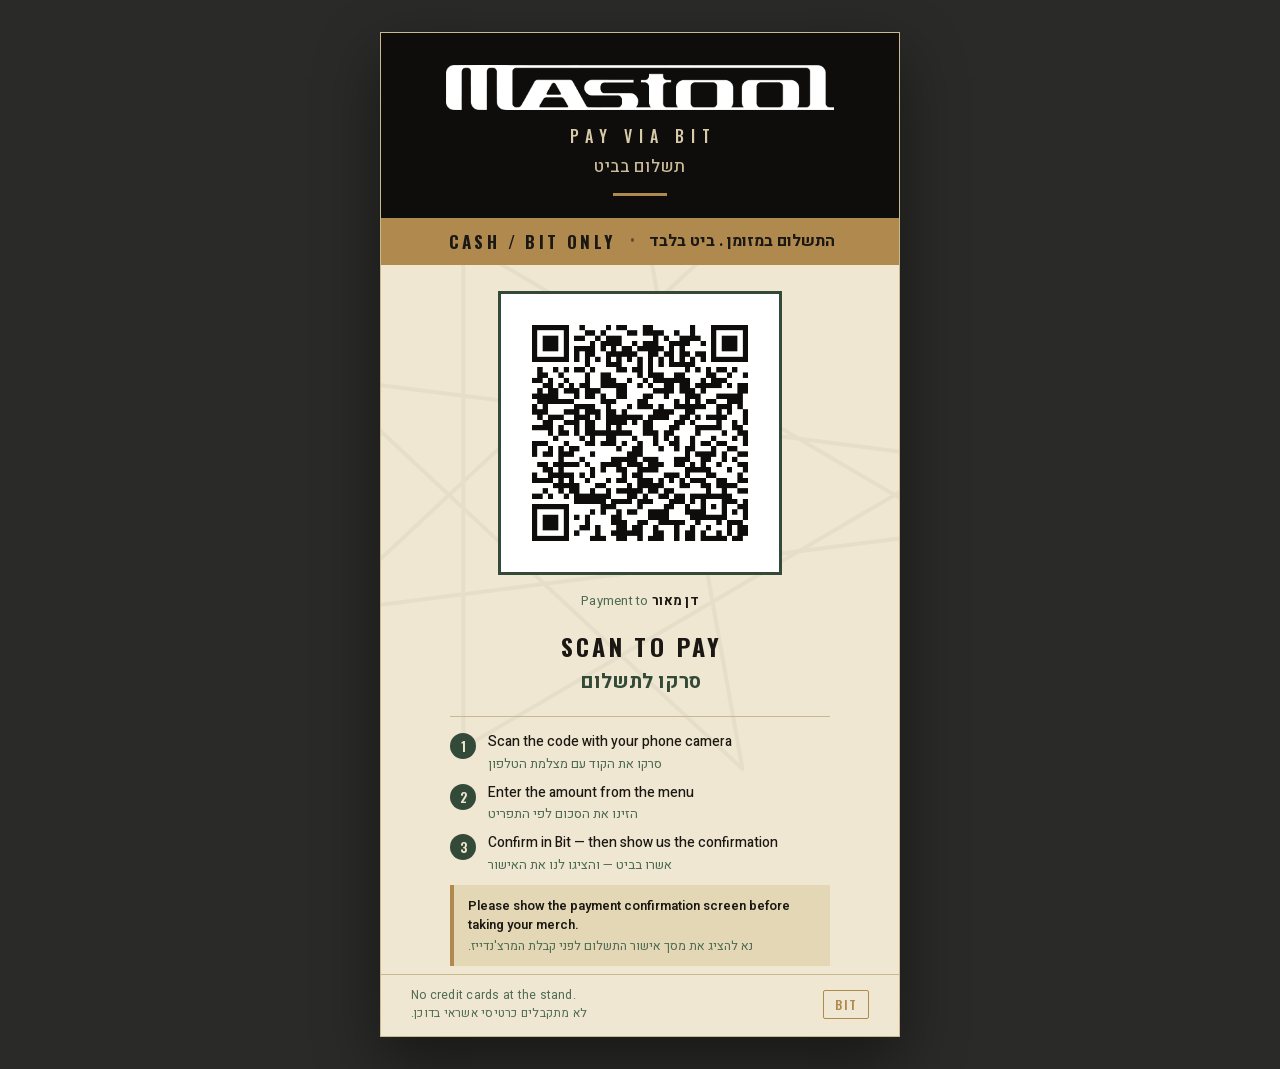
==== 3_html/MasTool_Bit_Payment.html @ 3ab24309 "Initial commit: MasTool merch stand kit (menu, Bit payment, VIP signup)" ====
<!DOCTYPE html>
<html lang="en">
<head>
<meta charset="UTF-8">
<meta name="viewport" content="width=device-width, initial-scale=1.0">
<title>MasTool — Pay via Bit</title>
<style>
  @font-face{font-family:'Anton';font-style:normal;font-weight:400;font-display:block;
    src:url([data-uri]) format('woff2');}
  @font-face{font-family:'Oswald';font-style:normal;font-weight:400 700;font-display:block;
    src:url([data-uri]) format('woff2');}
  @font-face{font-family:'Heebo';font-style:normal;font-weight:400 900;font-display:block;
    src:url([data-uri]) format('woff2');}
</style>
<style>
/* ============================================================
   MasTool — merch collateral design system
   Shared tokens + components across menu / VIP / Bit pages
   ============================================================ */
:root{
  --cream:      #F0E7D2;
  --cream-deep: #E7DBBF;
  --cream-warm: #E3D7B6;
  --ink:        #1B1814;
  --black:      #0E0D0B;
  --green:      #334A38;
  --green-soft: #4E6B53;
  --brass:      #B0894E;
  --brass-lite: #E9C886;
  --line:       #C9B98F;
}

*{ box-sizing:border-box; margin:0; padding:0; }

/* Oswald + Anton are Latin-only: force Heebo for Hebrew and for the shekel sign,
   so nothing ever falls back to a system font at the print shop. */
.he, .item-he, .subtitle-he, .kicker-he, .scan-he, .btn-he,
[dir="rtl"], .ils{ font-family:'Heebo', sans-serif; }

/* star is an SVG, not a glyph — ✦ (U+2726) exists in none of our fonts */
svg.ic{
  width:.85em; height:.85em; fill:currentColor;
  display:inline-block; vertical-align:-.08em; flex:none;
}
html,body{ background:#2a2a28; }
body{
  font-family:'Heebo', system-ui, sans-serif;
  color:var(--ink);
  display:flex;
  justify-content:center;
  padding:32px 16px;
  -webkit-font-smoothing:antialiased;
}

/* ---------- sheet ---------- */
.sheet{
  width:100%;
  background:var(--cream);
  border:1px solid var(--line);
  box-shadow:0 24px 60px rgba(0,0,0,.45);
  overflow:hidden;
  position:relative;
}
.sheet--a4{ max-width:720px; }
.sheet--a5{ max-width:520px; }

/* ---------- 9-point star watermark ---------- */
.watermark{
  position:absolute; top:46%; left:50%;
  width:128%; max-width:760px;
  transform:translate(-50%,-50%);
  opacity:.05; pointer-events:none; z-index:0;
}
.watermark svg{ width:100%; height:auto; display:block; }

/* ---------- header ---------- */
.header{
  background:var(--black);
  color:var(--cream);
  text-align:center;
  padding:26px 24px 20px;
  position:relative; z-index:1;
}
.header--tight{ padding:26px 22px 22px; }
.wordmark-img{ display:block; width:min(82%,460px); height:auto; margin:6px auto 2px; }
.wordmark-img--sm{ width:min(78%,320px); }
.subtitle{
  margin-top:14px;
  font-family:'Oswald', sans-serif; font-weight:500;
  letter-spacing:.42em; text-indent:.42em;
  font-size:clamp(12px,2.6vw,16px);
  color:#D8CBAA; text-transform:uppercase;
}
.subtitle-he{
  margin-top:6px; font-weight:500; letter-spacing:.04em;
  font-size:clamp(13px,2.8vw,17px);
  color:#C9BB97; direction:rtl;
  font-family:'Heebo', sans-serif;
}
.rule{ width:54px; height:3px; background:var(--brass); margin:14px auto 0; }

/* ---------- payment strip: CASH / BIT ONLY ---------- */
.paystrip{
  position:relative; z-index:1;
  background:var(--brass);
  color:#1B1814;
  display:flex; align-items:center; justify-content:center;
  gap:14px; flex-wrap:wrap;
  padding:11px 20px;
  text-align:center;
}
.paystrip .en{
  font-family:'Oswald', sans-serif; font-weight:700;
  text-transform:uppercase; letter-spacing:.2em; text-indent:.2em;
  font-size:clamp(13px,2.9vw,17px);
}
.paystrip .he{
  font-family:'Heebo', sans-serif; font-weight:700;
  direction:rtl; font-size:clamp(13px,2.9vw,16px);
}
.paystrip .dot{ opacity:.5; font-weight:400; }

/* ---------- QR block ---------- */
.qr-panel{
  position:relative; z-index:1;
  display:grid; grid-template-columns:auto 1fr; gap:20px;
  align-items:center;
  padding:20px 30px;
  border-top:1px solid var(--line);
}
.qr-slot{
  width:112px; height:112px;
  background:#fff;
  border:2px dashed var(--green-soft);
  display:flex; align-items:center; justify-content:center;
  text-align:center;
  padding:8px;
  flex:none;
}
.qr-slot img{ width:100%; height:100%; object-fit:contain; display:block; }
.qr-slot .hint{
  font-family:'Oswald',sans-serif; font-size:10px; line-height:1.35;
  letter-spacing:.08em; text-transform:uppercase; color:var(--green-soft);
}
.qr-slot .hint .he{ font-family:'Heebo',sans-serif; display:block; }
.qr-copy .h{
  font-family:'Oswald',sans-serif; font-weight:600; text-transform:uppercase;
  font-size:clamp(16px,3.2vw,20px); letter-spacing:.05em; color:var(--ink);
  line-height:1.15;
}
.qr-copy .h-he{ direction:rtl; font-weight:700; color:var(--green); font-size:clamp(14px,3vw,17px); margin-top:4px; }
.qr-copy .sub{ font-size:12.5px; color:var(--green-soft); margin-top:8px; line-height:1.5; }
.qr-copy .sub-he{ direction:rtl; }

/* ---------- footer ---------- */
.foot{
  position:relative; z-index:1;
  padding:11px 30px 14px;
  display:flex; justify-content:space-between; align-items:center;
  gap:12px; flex-wrap:wrap;
  border-top:1px solid var(--line);
}
.foot .note{ font-size:12px; color:var(--green-soft); letter-spacing:.02em; }
.foot .note-he{ direction:rtl; }
.badge{
  font-family:'Oswald',sans-serif; font-size:12px; letter-spacing:.1em;
  text-transform:uppercase; color:var(--brass); font-weight:600;
  border:1px solid var(--brass); padding:5px 11px; border-radius:2px; white-space:nowrap;
}

/* ---------- print ---------- */
@media print{
  html,body{ background:#fff; padding:0; }
  .sheet{ box-shadow:none; border:none; max-width:none; }
  *{ -webkit-print-color-adjust:exact; print-color-adjust:exact; }
}

</style>
<style>
  .pay-body{ position:relative; z-index:1; padding:26px 30px 8px; text-align:center; }

  .big-qr{
    width:min(62%,330px); aspect-ratio:1/1;
    margin:0 auto;
    background:#fff;
    border:3px solid var(--green);
    display:flex; align-items:center; justify-content:center;
    padding:10px;
  }
  .big-qr img{ width:100%; height:100%; object-fit:contain; display:block; }
  .big-qr .hint{
    font-family:'Oswald',sans-serif; font-size:12px; line-height:1.5;
    letter-spacing:.1em; text-transform:uppercase; color:var(--green-soft);
    padding:10px;
  }

  .payee{
    margin-top:16px; font-size:13px; color:var(--green-soft);
    letter-spacing:.02em;
  }
  .payee b{ color:var(--ink); font-weight:700; }
  .scan-en{
    font-family:'Oswald',sans-serif; font-weight:700; text-transform:uppercase;
    letter-spacing:.14em; text-indent:.14em;
    font-size:clamp(18px,4vw,24px); color:var(--ink);
    margin-top:22px; line-height:1.2;
  }
  .scan-he{
    direction:rtl; font-weight:700; color:var(--green);
    font-size:clamp(16px,3.6vw,20px); margin-top:6px;
  }

  .steps{
    margin:20px auto 0;
    max-width:380px;
    text-align:left;
    border-top:1px solid var(--line);
    padding-top:16px;
  }
  .step{
    display:grid; grid-template-columns:26px 1fr; gap:12px;
    align-items:start; margin-bottom:11px;
  }
  .step .n{
    width:26px; height:26px; border-radius:50%;
    background:var(--green); color:var(--cream);
    font-family:'Oswald',sans-serif; font-weight:600; font-size:13px;
    display:flex; align-items:center; justify-content:center;
  }
  .step .t-en{ font-size:14px; font-weight:500; color:var(--ink); line-height:1.35; }
  .step .t-he{ direction:rtl; font-size:13px; color:var(--green-soft); margin-top:2px; }

  .amount-note{
    margin-top:6px;
    background:var(--cream-warm);
    border-inline-start:4px solid var(--brass);
    padding:11px 14px;
    text-align:left;
    max-width:380px;
    margin-left:auto; margin-right:auto;
  }
  .amount-note .en{ font-size:13px; font-weight:600; color:var(--ink); }
  .amount-note .he{ direction:rtl; font-size:12.5px; color:var(--green-soft); margin-top:3px; }
</style>
</head>
<body>
  <div class="sheet sheet--a5">
    <div class="watermark" aria-hidden="true">
  <svg viewBox="0 0 200 200" fill="none" stroke="#334A38" stroke-width="1.2">
    <g stroke-linejoin="round">
      <path d="M100,10 L130.9,182.6 L4.6,64.7 L195.4,89.1 L46.7,176.3 L46.7,23.7 L195.4,110.9 L4.6,135.3 L130.9,17.4 Z"/>
    </g>
  </svg>
</div>

    <header class="header header--tight">
      <img class="wordmark-img" src="[data-uri]" alt="MasTool">
      <div class="subtitle">Pay via Bit</div>
      <div class="subtitle-he">תשלום בביט</div>
      <div class="rule"></div>
    </header>

    <div class="paystrip">
      <span class="en">Cash / Bit Only</span>
      <span class="dot">•</span>
      <span class="he">התשלום במזומן . ביט בלבד</span>
    </div>

    <div class="pay-body">
      <div class="big-qr" data-slot="bit-qr">
        <img src="[data-uri]" alt="Paste Bit QR here QR">
      </div>

      <div class="payee">Payment to <b>דן מאור</b></div>
      <div class="scan-en">Scan to Pay</div>
      <div class="scan-he">סרקו לתשלום</div>

      <div class="steps">
        <div class="step">
          <div class="n">1</div>
          <div>
            <div class="t-en">Scan the code with your phone camera</div>
            <div class="t-he">סרקו את הקוד עם מצלמת הטלפון</div>
          </div>
        </div>
        <div class="step">
          <div class="n">2</div>
          <div>
            <div class="t-en">Enter the amount from the menu</div>
            <div class="t-he">הזינו את הסכום לפי התפריט</div>
          </div>
        </div>
        <div class="step">
          <div class="n">3</div>
          <div>
            <div class="t-en">Confirm in Bit — then show us the confirmation</div>
            <div class="t-he">אשרו בביט — והציגו לנו את האישור</div>
          </div>
        </div>
      </div>

      <div class="amount-note">
        <div class="en">Please show the payment confirmation screen before taking your merch.</div>
        <div class="he">נא להציג את מסך אישור התשלום לפני קבלת המרצ'נדייז.</div>
      </div>
    </div>

    <footer class="foot">
      <div>
        <div class="note">No credit cards at the stand.</div>
        <div class="note note-he">לא מתקבלים כרטיסי אשראי בדוכן.</div>
      </div>
      <div class="badge">Bit</div>
    </footer>
  </div>
</body>
</html>
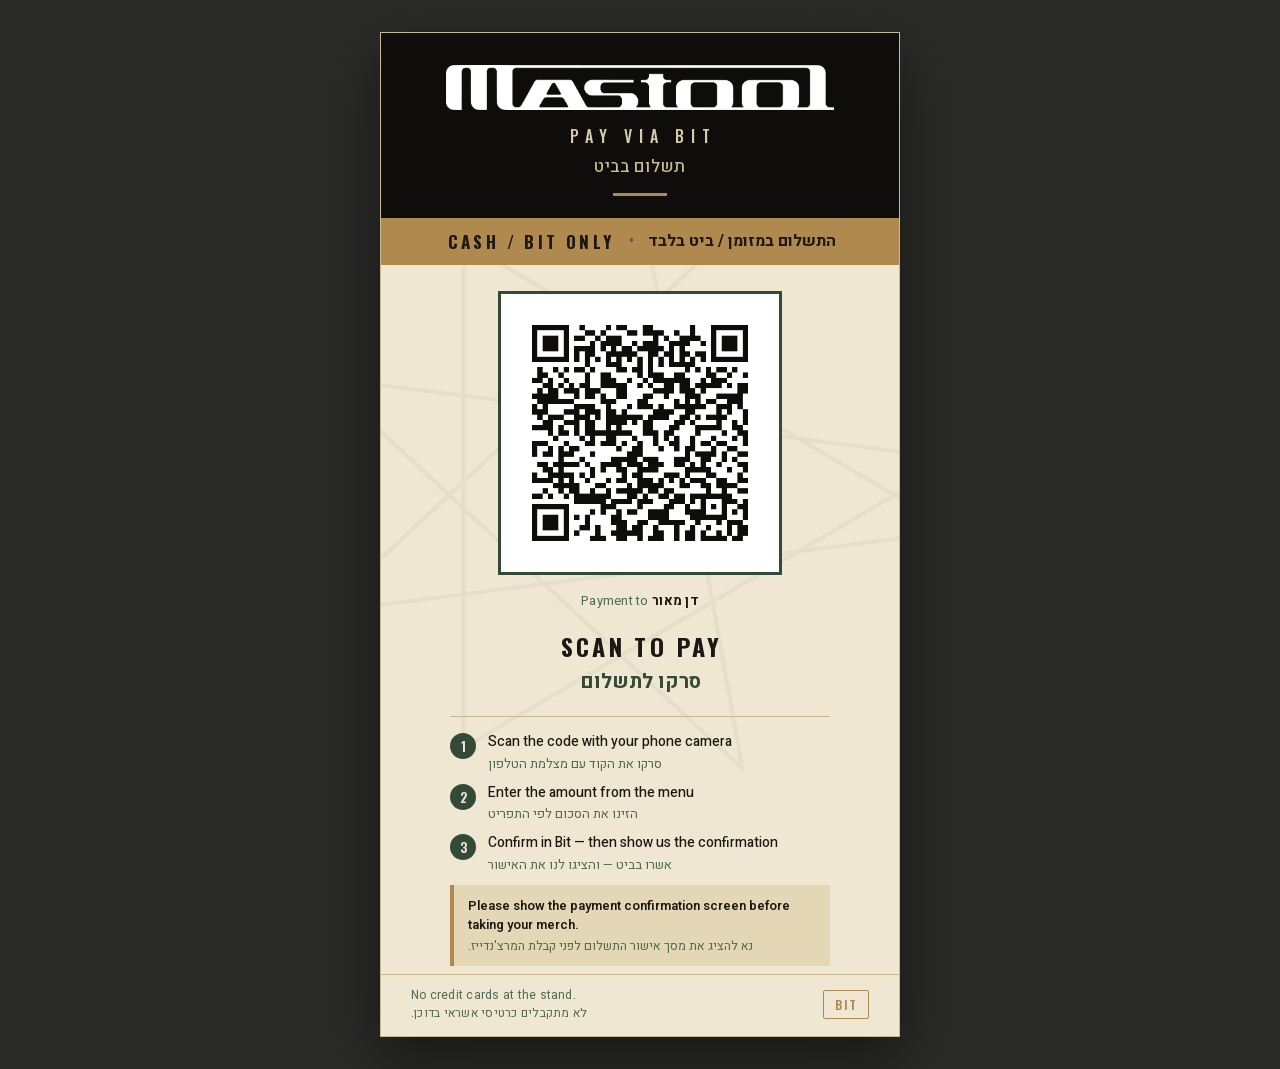
==== commit 627d6f6b: "fix: correct Hebrew punctuation in cash/Bit payment note "התשלום במזומן . ביט בלבד" -> "התשלום במזומ" ====
--- a/3_html/MasTool_Bit_Payment.html
+++ b/3_html/MasTool_Bit_Payment.html
@@ -254,7 +254,7 @@
 </div>
 
     <header class="header header--tight">
-      <img class="wordmark-img" src="[data-uri]" alt="MasTool">
+      <img class="wordmark-img" src="[data-uri]" alt="MasTool">
       <div class="subtitle">Pay via Bit</div>
       <div class="subtitle-he">תשלום בביט</div>
       <div class="rule"></div>
@@ -263,7 +263,7 @@
     <div class="paystrip">
       <span class="en">Cash / Bit Only</span>
       <span class="dot">•</span>
-      <span class="he">התשלום במזומן . ביט בלבד</span>
+      <span class="he">התשלום במזומן / ביט בלבד</span>
     </div>
 
     <div class="pay-body">
